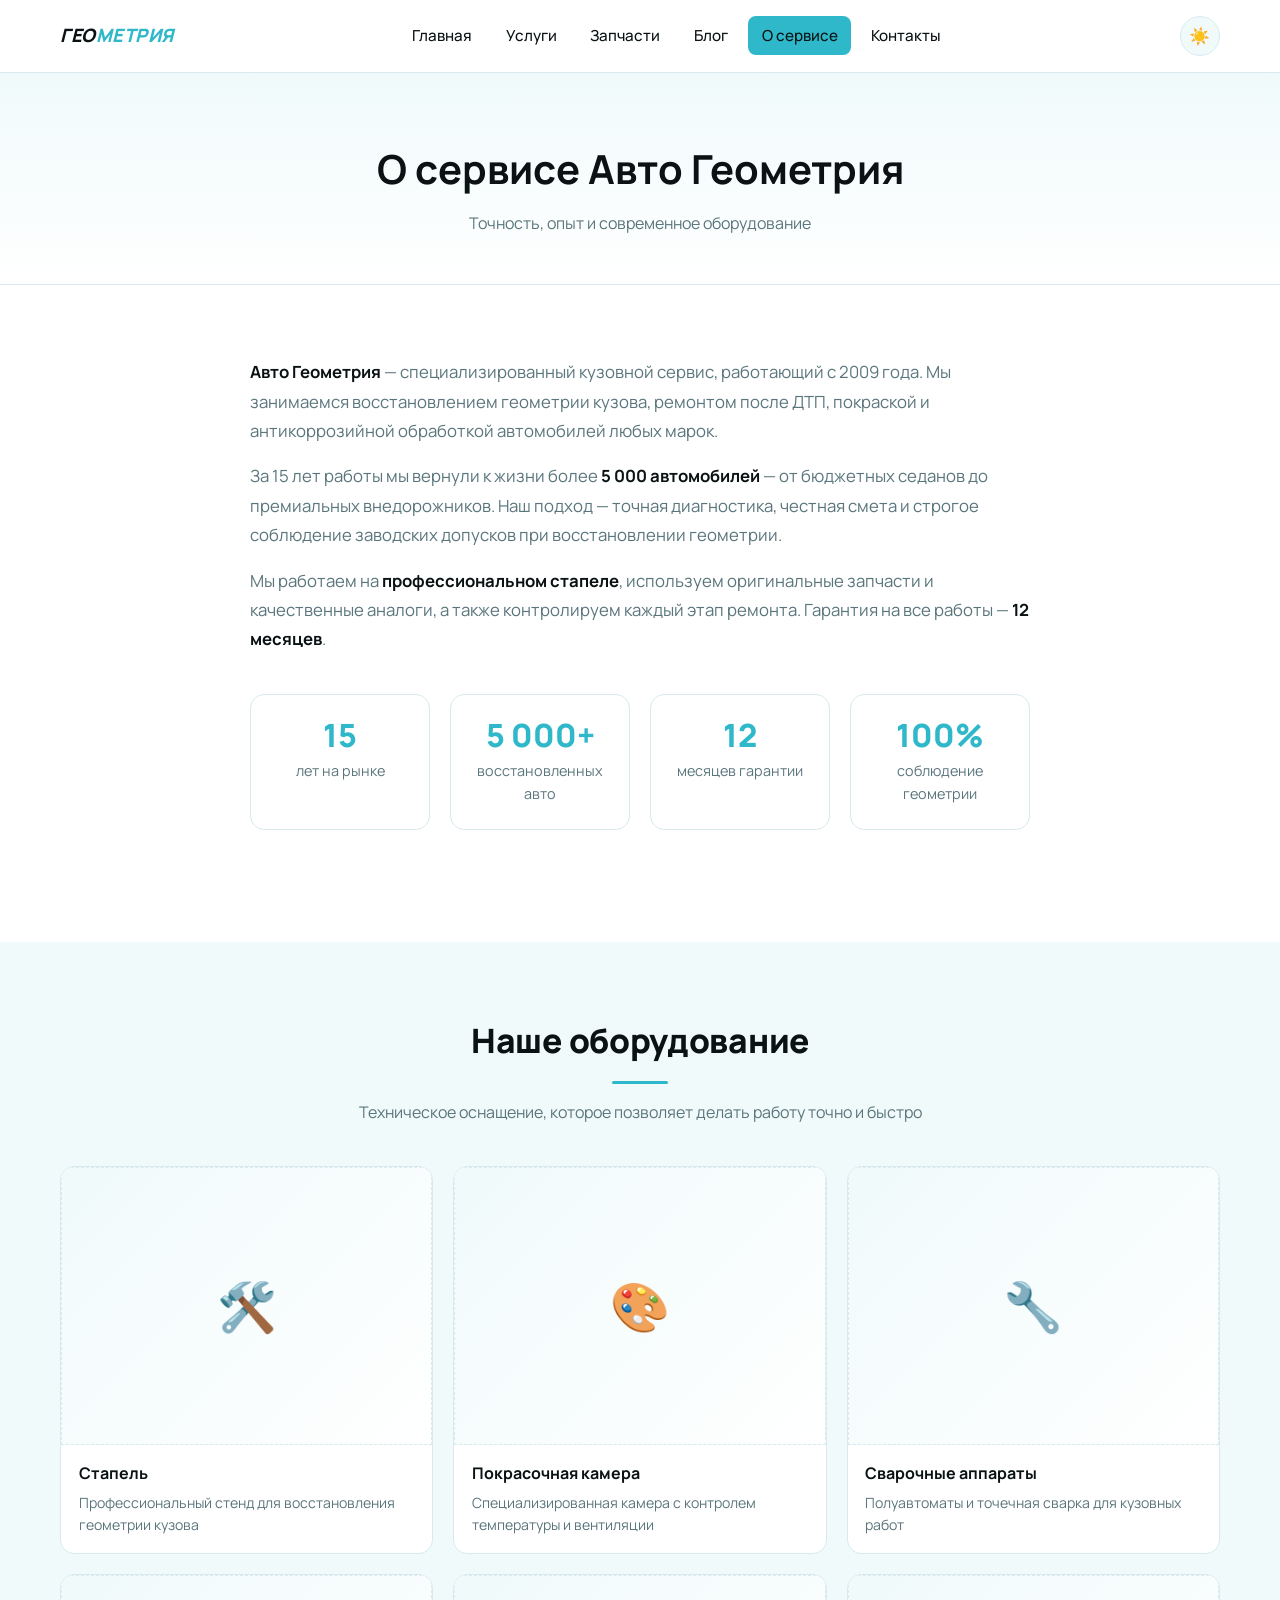
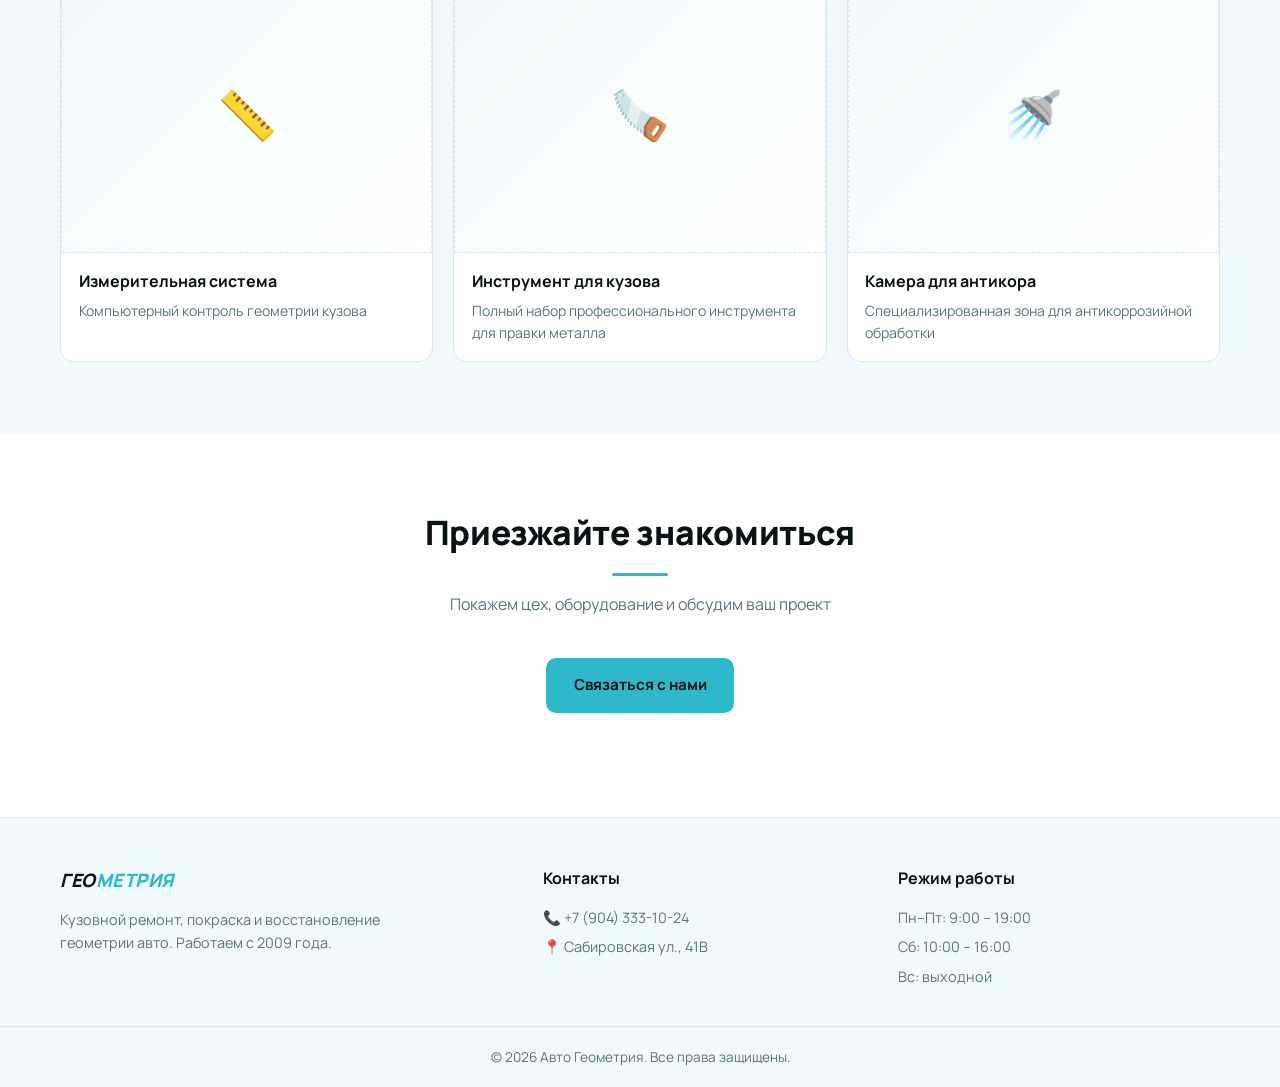
==== about.html @ 1ad809d1 "Create about.html" ====
<!DOCTYPE html>
<html lang="ru" data-theme="dark">
<head>
<meta charset="UTF-8">
<meta name="viewport" content="width=device-width, initial-scale=1.0">
<title>О сервисе — Авто Геометрия</title>
<link rel="preconnect" href="https://fonts.googleapis.com">
<link rel="preconnect" href="https://fonts.gstatic.com" crossorigin>
<link href="https://fonts.googleapis.com/css2?family=Manrope:wght@400;500;600;700;800&display=swap" rel="stylesheet">
<link rel="stylesheet" href="css/style.css">
</head>
<body>

<header class="header">
  <nav class="nav container">
    <a href="index.html" class="logo">ГЕО<span>МЕТРИЯ</span></a>
    <ul class="nav-menu" id="navMenu">
      <li><a href="index.html" class="nav-link">Главная</a></li>
      <li><a href="services.html" class="nav-link">Услуги</a></li>
      <li><a href="parts.html" class="nav-link">Запчасти</a></li>
      <li><a href="blog.html" class="nav-link">Блог</a></li>
      <li><a href="about.html" class="nav-link active">О сервисе</a></li>
      <li><a href="contacts.html" class="nav-link">Контакты</a></li>
    </ul>
    <div class="nav-actions">
      <button class="theme-toggle" id="themeToggle" aria-label="Переключить тему"><span class="theme-icon">🌙</span></button>
      <button class="burger" id="burger" aria-label="Меню"><span></span><span></span><span></span></button>
    </div>
  </nav>
</header>

<main>
  <section class="page-hero">
    <div class="container">
      <h1>О сервисе Авто Геометрия</h1>
      <p>Точность, опыт и современное оборудование</p>
    </div>
  </section>

  <section class="section">
    <div class="container container-narrow">
      <div class="about-text">
        <p><strong>Авто Геометрия</strong> — специализированный кузовной сервис, работающий с 2009 года. Мы занимаемся восстановлением геометрии кузова, ремонтом после ДТП, покраской и антикоррозийной обработкой автомобилей любых марок.</p>
        <p>За 15 лет работы мы вернули к жизни более <strong>5 000 автомобилей</strong> — от бюджетных седанов до премиальных внедорожников. Наш подход — точная диагностика, честная смета и строгое соблюдение заводских допусков при восстановлении геометрии.</p>
        <p>Мы работаем на <strong>профессиональном стапеле</strong>, используем оригинальные запчасти и качественные аналоги, а также контролируем каждый этап ремонта. Гарантия на все работы — <strong>12 месяцев</strong>.</p>
      </div>

      <div class="about-stats">
        <div class="about-stat">
          <div class="about-stat-num">15</div>
          <div class="about-stat-label">лет на рынке</div>
        </div>
        <div class="about-stat">
          <div class="about-stat-num">5 000+</div>
          <div class="about-stat-label">восстановленных авто</div>
        </div>
        <div class="about-stat">
          <div class="about-stat-num">12</div>
          <div class="about-stat-label">месяцев гарантии</div>
        </div>
        <div class="about-stat">
          <div class="about-stat-num">100%</div>
          <div class="about-stat-label">соблюдение геометрии</div>
        </div>
      </div>
    </div>
  </section>

  <section class="section section-alt">
    <div class="container">
      <h2 class="section-title">Наше оборудование</h2>
      <p class="section-sub">Техническое оснащение, которое позволяет делать работу точно и быстро</p>

      <div class="equipment-grid">
        <div class="equipment-item">
          <div class="img-placeholder">🛠️</div>
          <div class="equipment-caption">
            <h4>Стапель</h4>
            <p>Профессиональный стенд для восстановления геометрии кузова</p>
          </div>
        </div>
        <div class="equipment-item">
          <div class="img-placeholder">🎨</div>
          <div class="equipment-caption">
            <h4>Покрасочная камера</h4>
            <p>Специализированная камера с контролем температуры и вентиляции</p>
          </div>
        </div>
        <div class="equipment-item">
          <div class="img-placeholder">🔧</div>
          <div class="equipment-caption">
            <h4>Сварочные аппараты</h4>
            <p>Полуавтоматы и точечная сварка для кузовных работ</p>
          </div>
        </div>
        <div class="equipment-item">
          <div class="img-placeholder">📏</div>
          <div class="equipment-caption">
            <h4>Измерительная система</h4>
            <p>Компьютерный контроль геометрии кузова</p>
          </div>
        </div>
        <div class="equipment-item">
          <div class="img-placeholder">🪚</div>
          <div class="equipment-caption">
            <h4>Инструмент для кузова</h4>
            <p>Полный набор профессионального инструмента для правки металла</p>
          </div>
        </div>
        <div class="equipment-item">
          <div class="img-placeholder">🚿</div>
          <div class="equipment-caption">
            <h4>Камера для антикора</h4>
            <p>Специализированная зона для антикоррозийной обработки</p>
          </div>
        </div>
      </div>
    </div>
  </section>

  <section class="section">
    <div class="container container-narrow" style="text-align:center;">
      <h2 class="section-title">Приезжайте знакомиться</h2>
      <p class="section-sub">Покажем цех, оборудование и обсудим ваш проект</p>
      <a href="contacts.html" class="btn btn-primary">Связаться с нами</a>
    </div>
  </section>
</main>

<footer class="footer">
  <div class="container footer-grid">
    <div>
      <div class="logo">ГЕО<span>МЕТРИЯ</span></div>
      <p class="footer-text">Кузовной ремонт, покраска и восстановление геометрии авто. Работаем с 2009 года.</p>
    </div>
    <div>
      <h4>Контакты</h4>
      <p>📞 <a href="tel:+79043331024">+7 (904) 333-10-24</a></p>
      <p>📍 Сабировская ул., 41В</p>
    </div>
    <div>
      <h4>Режим работы</h4>
      <p>Пн–Пт: 9:00 – 19:00</p>
      <p>Сб: 10:00 – 16:00</p>
      <p>Вс: выходной</p>
    </div>
  </div>
  <div class="footer-bottom">© 2026 Авто Геометрия. Все права защищены.</div>
</footer>

<script src="js/script.js"></script>
</body>
</html>
---- css/style.css ----
/* ===== ПЕРЕМЕННЫЕ ТЕМ ===== */
:root[data-theme="dark"] {
  --bg: #0a1214;
  --bg-alt: #101a1d;
  --card: #152024;
  --border: #1f2e33;
  --text: #e6f4f7;
  --text-muted: #8fa5ab;
  --accent: #3ec8d9;
  --accent-hover: #2ab0c1;
  --accent-text: #0a1214;
  --accent-soft: rgba(62,200,217,0.12);
  --shadow: 0 10px 30px rgba(0,0,0,0.5);
}
:root[data-theme="light"] {
  --bg: #ffffff;
  --bg-alt: #f0fafb;
  --card: #ffffff;
  --border: #d8eaee;
  --text: #0a1214;
  --text-muted: #5a757c;
  --accent: #2eb8c9;
  --accent-hover: #1fa3b3;
  --accent-text: #0a1214;
  --accent-soft: rgba(46,184,201,0.10);
  --shadow: 0 10px 30px rgba(10,18,20,0.08);
}

* { margin: 0; padding: 0; box-sizing: border-box; }
html { scroll-behavior: smooth; scroll-padding-top: 90px; }
body {
  font-family: 'Manrope', -apple-system, BlinkMacSystemFont, sans-serif;
  background: var(--bg);
  color: var(--text);
  line-height: 1.6;
  transition: background 0.3s, color 0.3s;
}
a { color: inherit; text-decoration: none; }
img { max-width: 100%; display: block; }
ul { padding-left: 1.2rem; }

.container { width: 100%; max-width: 1200px; margin: 0 auto; padding: 0 1.25rem; }
.container-narrow { max-width: 820px; }

/* ===== ШАПКА ===== */
.header {
  position: sticky; top: 0; z-index: 100;
  background: color-mix(in srgb, var(--bg) 88%, transparent);
  backdrop-filter: blur(14px);
  border-bottom: 1px solid var(--border);
}
.nav { display: flex; align-items: center; justify-content: space-between; padding: 1rem 1.25rem; gap: 1rem; }
.logo {
  font-size: 1.15rem;
  font-weight: 800;
  letter-spacing: 0.5px;
  white-space: nowrap;
  font-style: italic;
  text-transform: uppercase;
}
.logo span { color: var(--accent); }

.nav-menu { display: flex; gap: 0.4rem; list-style: none; padding: 0; }
.nav-link { padding: 0.55rem 0.85rem; border-radius: 8px; font-weight: 500; font-size: 0.95rem; transition: 0.2s; white-space: nowrap; }
.nav-link:hover { background: var(--bg-alt); }
.nav-link.active { background: var(--accent); color: var(--accent-text); }

.nav-actions { display: flex; align-items: center; gap: 0.5rem; }
.theme-toggle {
  width: 40px; height: 40px; border-radius: 50%;
  border: 1px solid var(--border); background: var(--bg-alt);
  color: var(--text); cursor: pointer; font-size: 1.05rem;
  display: flex; align-items: center; justify-content: center; transition: 0.2s;
}
.theme-toggle:hover { background: var(--accent); color: var(--accent-text); border-color: var(--accent); }

.burger {
  display: none; width: 40px; height: 40px; background: none;
  border: 1px solid var(--border); border-radius: 8px; cursor: pointer;
  padding: 9px 8px; flex-direction: column; justify-content: space-between;
}
.burger span { display: block; height: 2px; background: var(--text); border-radius: 2px; transition: 0.3s; }

/* ===== HERO ===== */
.hero { position: relative; padding: 5rem 0 6rem; overflow: hidden; }
.hero-bg {
  position: absolute; inset: 0;
  background: radial-gradient(circle at 25% 30%, var(--accent-soft), transparent 55%),
              radial-gradient(circle at 80% 70%, rgba(62,200,217,0.10), transparent 60%);
  z-index: 0;
}
.hero-content { position: relative; z-index: 1; max-width: 820px; }
.hero h1 { font-size: clamp(1.8rem, 5vw, 3.4rem); font-weight: 800; line-height: 1.15; margin-bottom: 1rem; letter-spacing: -0.5px; }
.hero h1 span { color: var(--accent); }
.hero p { font-size: clamp(1rem, 2vw, 1.2rem); color: var(--text-muted); margin-bottom: 2rem; max-width: 600px; }
.hero-buttons { display: flex; flex-wrap: wrap; gap: 0.8rem; }

/* ===== КНОПКИ ===== */
.btn {
  display: inline-flex; align-items: center; justify-content: center;
  padding: 0.85rem 1.6rem; border-radius: 10px; font-family: inherit;
  font-weight: 700; font-size: 0.95rem; cursor: pointer;
  border: 2px solid transparent; transition: 0.2s; text-align: center;
}
.btn-primary { background: var(--accent); color: var(--accent-text); }
.btn-primary:hover { background: var(--accent-hover); transform: translateY(-2px); }
.btn-outline { background: transparent; border-color: var(--accent); color: var(--accent); }
.btn-outline:hover { background: var(--accent); color: var(--accent-text); }
.btn-small { padding: 0.5rem 1rem; font-size: 0.85rem; border-radius: 8px; }
.btn-block { width: 100%; }

/* ===== СЕКЦИИ ===== */
.section { padding: 4.5rem 0; }
.section-alt { background: var(--bg-alt); }
.section-title { font-size: clamp(1.5rem, 3.5vw, 2.1rem); font-weight: 800; text-align: center; letter-spacing: -0.3px; }
.section-title::after {
  content: ""; display: block; width: 56px; height: 3px;
  background: var(--accent); margin: 0.85rem auto 0; border-radius: 3px;
}
.section-sub { text-align: center; color: var(--text-muted); margin: 1rem auto 2.5rem; max-width: 620px; }

/* ===== СЕТКИ ===== */
.grid { display: grid; gap: 1.25rem; }
.grid-works { grid-template-columns: repeat(3, 1fr); }
.grid-services { grid-template-columns: repeat(3, 1fr); }
.grid-products { grid-template-columns: repeat(4, 1fr); }

/* ===== ЗАГЛУШКИ ПОД КАРТИНКИ ===== */
.img-placeholder {
  aspect-ratio: 4/3;
  background: linear-gradient(135deg, var(--bg-alt) 0%, var(--card) 100%);
  border: 1px dashed var(--border);
  display: flex; align-items: center; justify-content: center;
  font-size: 3rem; color: var(--text-muted);
  transition: 0.3s; position: relative; overflow: hidden;
}
.img-placeholder.small { aspect-ratio: 16/10; font-size: 2.4rem; border-bottom: 1px solid var(--border); }
.img-placeholder.large { aspect-ratio: 16/9; font-size: 4rem; border-radius: 12px; border-style: dashed; }

/* ===== РАБОТЫ ===== */
.work-card { display: block; background: var(--card); border: 1px solid var(--border); border-radius: 14px; overflow: hidden; transition: 0.25s; }
.work-card:hover { transform: translateY(-5px); border-color: var(--accent); box-shadow: var(--shadow); }
.work-card:hover .img-placeholder { background: linear-gradient(135deg, var(--accent-soft), var(--card)); }
.work-caption { padding: 1rem 1.1rem 1.2rem; }
.work-caption h3 { font-size: 1rem; margin-bottom: 0.25rem; }
.work-caption span { font-size: 0.85rem; color: var(--text-muted); }

/* ===== УСЛУГИ (карточки на главной) ===== */
.service-card { background: var(--card); border: 1px solid var(--border); border-radius: 14px; overflow: hidden; transition: 0.25s; display: flex; flex-direction: column; }
.service-card:hover { transform: translateY(-5px); border-color: var(--accent); box-shadow: var(--shadow); }
.service-card h3 { padding: 1rem 1.1rem 0.4rem; font-size: 1.05rem; }
.service-card > p { padding: 0 1.1rem; color: var(--text-muted); font-size: 0.9rem; flex: 1; }
.service-footer { display: flex; justify-content: space-between; align-items: center; padding: 1rem 1.1rem 1.2rem; gap: 0.6rem; }
.price { font-weight: 700; color: var(--accent); font-size: 1.05rem; white-space: nowrap; }

/* ===== КАТЕГОРИИ УСЛУГ (страница services) ===== */
.service-category {
  background: var(--card); border: 1px solid var(--border);
  border-radius: 16px; padding: 2rem; margin-bottom: 1.5rem;
  transition: 0.25s;
}
.service-category:hover { border-color: var(--accent); }
.service-category-head { display: flex; align-items: center; gap: 1rem; margin-bottom: 1.5rem; }
.service-cat-icon {
  width: 56px; height: 56px; border-radius: 14px;
  background: var(--accent-soft); color: var(--accent);
  display: flex; align-items: center; justify-content: center;
  font-size: 1.6rem; flex-shrink: 0;
}
.service-category-head h2 { font-size: clamp(1.2rem, 2.5vw, 1.5rem); }
.service-list {
  display: grid; grid-template-columns: repeat(auto-fill, minmax(240px, 1fr));
  gap: 0.7rem; list-style: none; padding: 0; margin-bottom: 1.5rem;
}
.service-list li {
  padding: 0.7rem 1rem; background: var(--bg-alt);
  border-radius: 10px; font-size: 0.95rem;
  display: flex; align-items: center; gap: 0.5rem;
  border: 1px solid transparent; transition: 0.2s;
}
.service-list li:hover { border-color: var(--accent); }
.service-list li::before { content: "✓"; color: var(--accent); font-weight: 800; }

/* ===== ТОВАРЫ ===== */
.product-card { background: var(--card); border: 1px solid var(--border); border-radius: 14px; overflow: hidden; transition: 0.25s; display: flex; flex-direction: column; }
.product-card:hover { transform: translateY(-5px); border-color: var(--accent); box-shadow: var(--shadow); }
.product-body { padding: 1rem 1.1rem 1.2rem; flex: 1; display: flex; flex-direction: column; }
.product-body h3 { font-size: 0.98rem; margin-bottom: 0.3rem; }
.product-desc { color: var(--text-muted); font-size: 0.85rem; flex: 1; margin-bottom: 0.9rem; }
.product-footer { display: flex; justify-content: space-between; align-items: center; gap: 0.5rem; }
.product-card.hidden { display: none; }

/* ===== ФИЛЬТРЫ ===== */
.filter-tabs {
  display: flex; flex-wrap: wrap; justify-content: center;
  gap: 0.5rem; margin-bottom: 2rem;
}
.filter-btn {
  padding: 0.6rem 1.2rem; border-radius: 999px;
  background: var(--card); color: var(--text);
  border: 1px solid var(--border); cursor: pointer;
  font-family: inherit; font-weight: 600; font-size: 0.9rem;
  transition: 0.2s;
}
.filter-btn:hover { border-color: var(--accent); color: var(--accent); }
.filter-btn.active { background: var(--accent); color: var(--accent-text); border-color: var(--accent); }

/* ===== ФОРМА ===== */
.contact-form { display: flex; flex-direction: column; gap: 1.1rem; background: var(--card); padding: 2rem; border-radius: 16px; border: 1px solid var(--border); box-shadow: var(--shadow); }
.form-row { display: grid; grid-template-columns: 1fr 1fr; gap: 1.1rem; }
.form-group { display: flex; flex-direction: column; gap: 0.4rem; }
.form-group label { font-size: 0.88rem; font-weight: 500; color: var(--text-muted); }
.contact-form input,
.contact-form select,
.contact-form textarea {
  padding: 0.85rem 1rem; border-radius: 10px; border: 1px solid var(--border);
  background: var(--bg-alt); color: var(--text); font-family: inherit;
  font-size: 0.95rem; transition: 0.2s; width: 100%;
}
.contact-form input:focus,
.contact-form select:focus,
.contact-form textarea:focus {
  outline: none; border-color: var(--accent);
  box-shadow: 0 0 0 3px var(--accent-soft);
}
.contact-form textarea { resize: vertical; min-height: 100px; }
.form-note { font-size: 0.78rem; color: var(--text-muted); text-align: center; }

/* ===== СТРАНИЦА БЛОГА / ЗАГОЛОВОК СТРАНИЦ ===== */
.page-hero {
  padding: 4rem 0 3rem; text-align: center;
  background: linear-gradient(180deg, var(--bg-alt) 0%, var(--bg) 100%);
  border-bottom: 1px solid var(--border);
}
.page-hero h1 { font-size: clamp(1.7rem, 4vw, 2.5rem); margin-bottom: 0.6rem; }
.page-hero p { color: var(--text-muted); }

.work-post { background: var(--card); border: 1px solid var(--border); border-radius: 16px; overflow: hidden; margin-bottom: 2rem; scroll-margin-top: 100px; }
.work-post-body { padding: 1.5rem 1.6rem 2rem; }
.work-date {
  display: inline-block; font-size: 0.82rem; font-weight: 600;
  color: var(--accent); background: var(--accent-soft);
  padding: 0.3rem 0.75rem; border-radius: 20px; margin-bottom: 0.7rem;
}
.work-post h2 { font-size: clamp(1.15rem, 2.5vw, 1.5rem); margin-bottom: 0.8rem; }
.work-post p { color: var(--text-muted); margin-bottom: 0.8rem; }
.work-post ul { color: var(--text-muted); margin-bottom: 1rem; }
.work-post ul li { margin-bottom: 0.3rem; }

/* ===== О СЕРВИСЕ ===== */
.about-text { font-size: 1.05rem; line-height: 1.75; }
.about-text p { margin-bottom: 1rem; color: var(--text-muted); }
.about-text p strong { color: var(--text); }
.about-stats { display: grid; grid-template-columns: repeat(auto-fit, minmax(160px, 1fr)); gap: 1.25rem; margin: 2.5rem 0; }
.about-stat { background: var(--card); border: 1px solid var(--border); border-radius: 14px; padding: 1.5rem; text-align: center; }
.about-stat-num { font-size: 2rem; font-weight: 800; color: var(--accent); line-height: 1; }
.about-stat-label { color: var(--text-muted); font-size: 0.9rem; margin-top: 0.5rem; }
.equipment-grid { display: grid; grid-template-columns: repeat(3, 1fr); gap: 1.25rem; }
.equipment-item { background: var(--card); border: 1px solid var(--border); border-radius: 14px; overflow: hidden; transition: 0.25s; }
.equipment-item:hover { border-color: var(--accent); }
.equipment-item .img-placeholder { aspect-ratio: 4/3; }
.equipment-caption { padding: 1rem 1.1rem; }
.equipment-caption h4 { font-size: 1rem; margin-bottom: 0.3rem; }
.equipment-caption p { color: var(--text-muted); font-size: 0.88rem; }

/* ===== КОНТАКТЫ ===== */
.contact-grid { display: grid; grid-template-columns: repeat(auto-fit, minmax(240px, 1fr)); gap: 1.25rem; margin-bottom: 3rem; }
.contact-card {
  background: var(--card); border: 1px solid var(--border);
  border-radius: 14px; padding: 1.75rem 1.5rem; text-align: center;
  transition: 0.25s;
}
.contact-card:hover { border-color: var(--accent); transform: translateY(-4px); }
.contact-card .icon { font-size: 2rem; margin-bottom: 0.6rem; }
.contact-card h4 { margin-bottom: 0.4rem; font-size: 1.05rem; }
.contact-card p, .contact-card a { color: var(--text-muted); font-size: 0.95rem; }
.contact-card a:hover { color: var(--accent); }

.messenger-buttons { display: flex; flex-wrap: wrap; gap: 0.75rem; justify-content: center; margin-top: 1rem; }
.messenger-btn {
  display: inline-flex; align-items: center; gap: 0.5rem;
  padding: 0.75rem 1.3rem; border-radius: 999px;
  font-weight: 600; font-size: 0.95rem; transition: 0.2s;
  border: 1px solid var(--border); background: var(--card); color: var(--text);
}
.messenger-btn:hover { transform: translateY(-2px); border-color: var(--accent); }
.messenger-btn.whatsapp:hover { background: #25d366; color: #fff; border-color: #25d366; }
.messenger-btn.telegram:hover { background: #229ed9; color: #fff; border-color: #229ed9; }
.messenger-btn.phone:hover { background: var(--accent); color: var(--accent-text); border-color: var(--accent); }

.map-wrap {
  border-radius: 16px; overflow: hidden;
  border: 1px solid var(--border);
  box-shadow: var(--shadow);
  aspect-ratio: 16/9;
  background: var(--bg-alt);
  display: flex; align-items: center; justify-content: center;
  color: var(--text-muted); font-size: 0.9rem;
}
.map-wrap iframe { width: 100%; height: 100%; border: 0; display: block; }

/* ===== ПОДВАЛ ===== */
.footer { background: var(--bg-alt); border-top: 1px solid var(--border); padding: 3rem 0 0; margin-top: 2rem; }
.footer-grid { display: grid; grid-template-columns: 1.4fr 1fr 1fr; gap: 2rem; padding-bottom: 2rem; }
.footer h4 { margin-bottom: 0.9rem; font-size: 1rem; }
.footer p { color: var(--text-muted); font-size: 0.9rem; margin-bottom: 0.4rem; }
.footer a:hover { color: var(--accent); }
.footer-text { margin-top: 0.8rem; max-width: 320px; }
.footer-bottom { border-top: 1px solid var(--border); padding: 1.2rem; text-align: center; font-size: 0.85rem; color: var(--text-muted); }

/* ===== АДАПТИВ ===== */
@media (max-width: 1024px) {
  .grid-works, .grid-services { grid-template-columns: repeat(2, 1fr); }
  .grid-products { grid-template-columns: repeat(2, 1fr); }
  .equipment-grid { grid-template-columns: repeat(2, 1fr); }
}
@media (max-width: 768px) {
  .hero { padding: 3.5rem 0 4rem; }
  .section { padding: 3rem 0; }
  .burger { display: flex; }
  .nav-menu {
    position: absolute; top: 100%; left: 0; right: 0;
    flex-direction: column; background: var(--bg);
    border-bottom: 1px solid var(--border); padding: 1rem 1.25rem;
    gap: 0.3rem; transform: translateY(-10px); opacity: 0;
    visibility: hidden; transition: 0.25s; box-shadow: var(--shadow);
  }
  .nav-menu.open { transform: translateY(0); opacity: 1; visibility: visible; }
  .nav-link { display: block; padding: 0.85rem 1rem; }
  .form-row { grid-template-columns: 1fr; }
  .contact-form { padding: 1.4rem; }
  .footer-grid { grid-template-columns: 1fr; gap: 1.5rem; }
  .service-category { padding: 1.5rem; }
}
@media (max-width: 520px) {
  .grid-works, .grid-services, .grid-products, .equipment-grid { grid-template-columns: 1fr; }
  .hero-buttons { flex-direction: column; }
  .hero-buttons .btn { width: 100%; }
  .work-post-body { padding: 1.2rem; }
  .service-list { grid-template-columns: 1fr; }
}

/* ===== УВЕДОМЛЕНИЕ ===== */
.toast {
  position: fixed; bottom: 1.5rem; left: 50%;
  transform: translate(-50%, 200%);
  background: var(--accent); color: var(--accent-text);
  padding: 0.9rem 1.5rem; border-radius: 10px; font-weight: 700;
  box-shadow: var(--shadow); z-index: 999; transition: transform 0.3s;
  max-width: 90vw; text-align: center;
}
.toast.show { transform: translate(-50%, 0); }
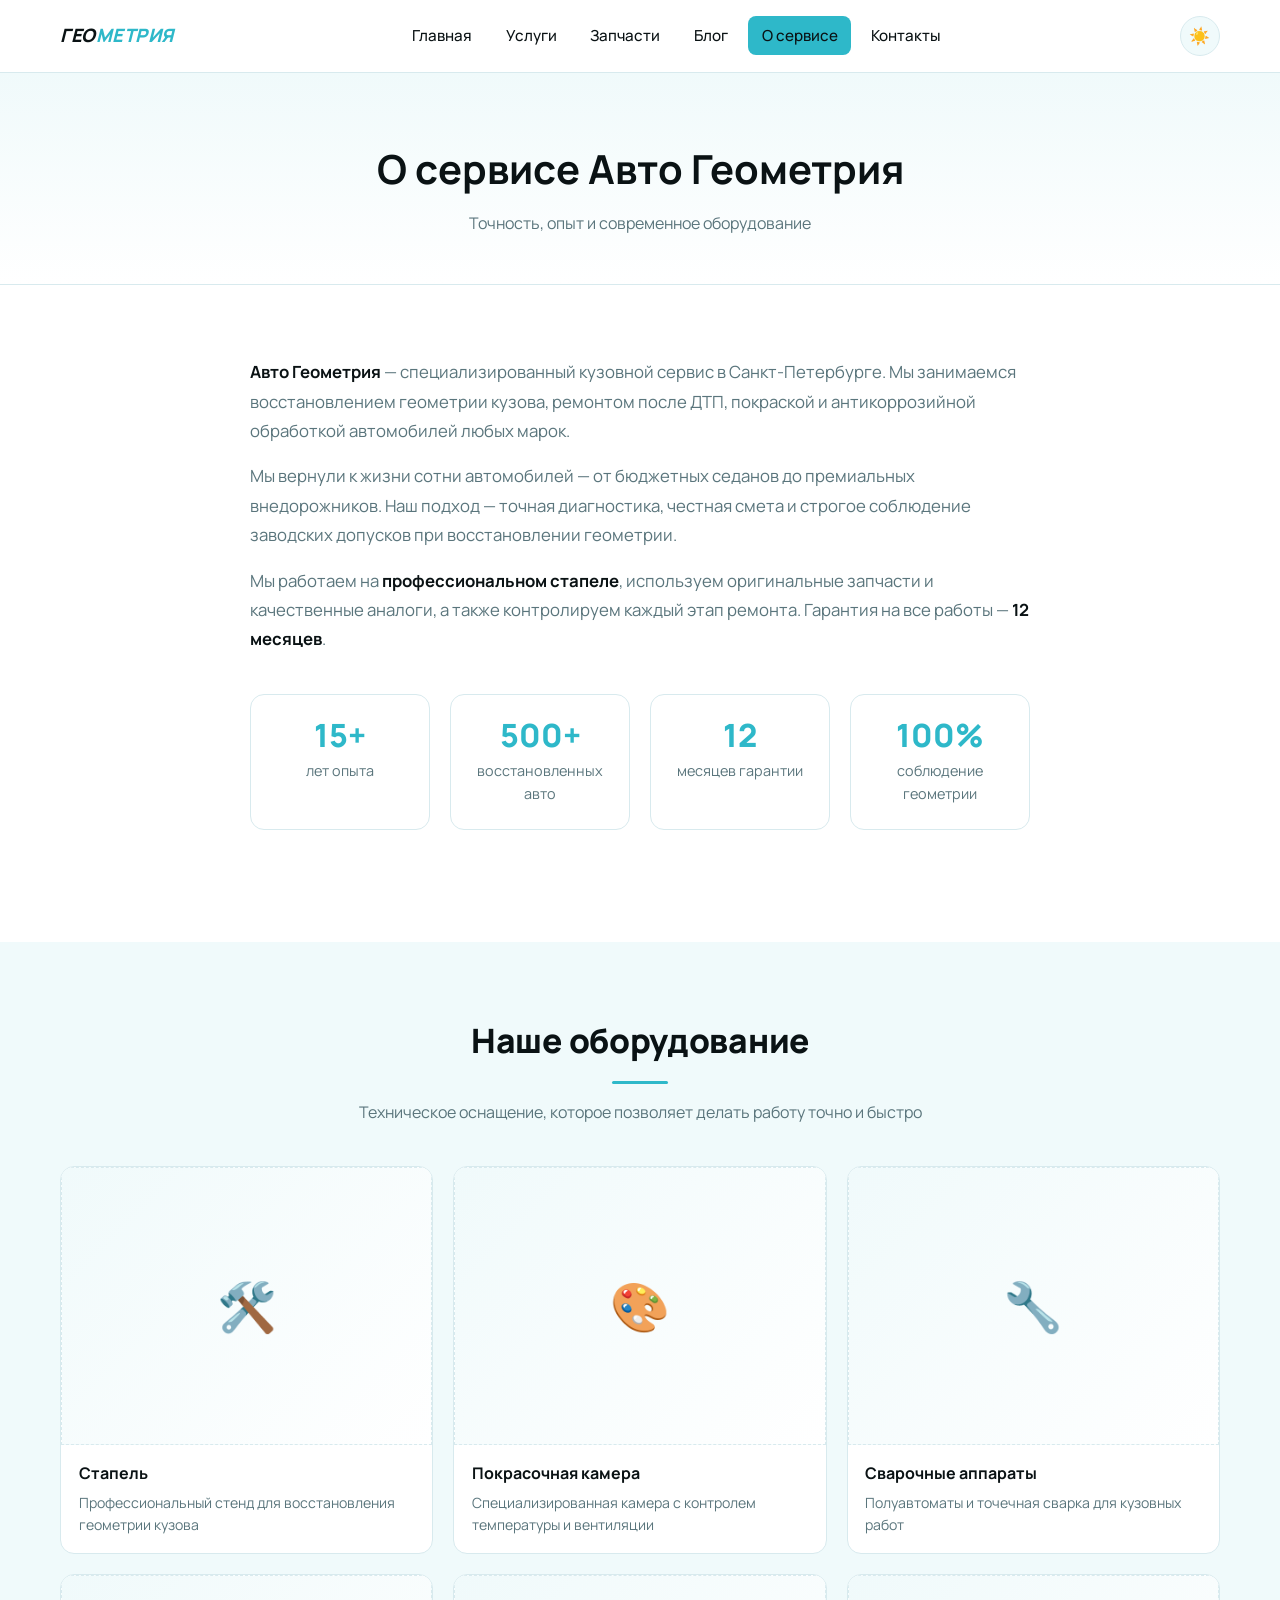
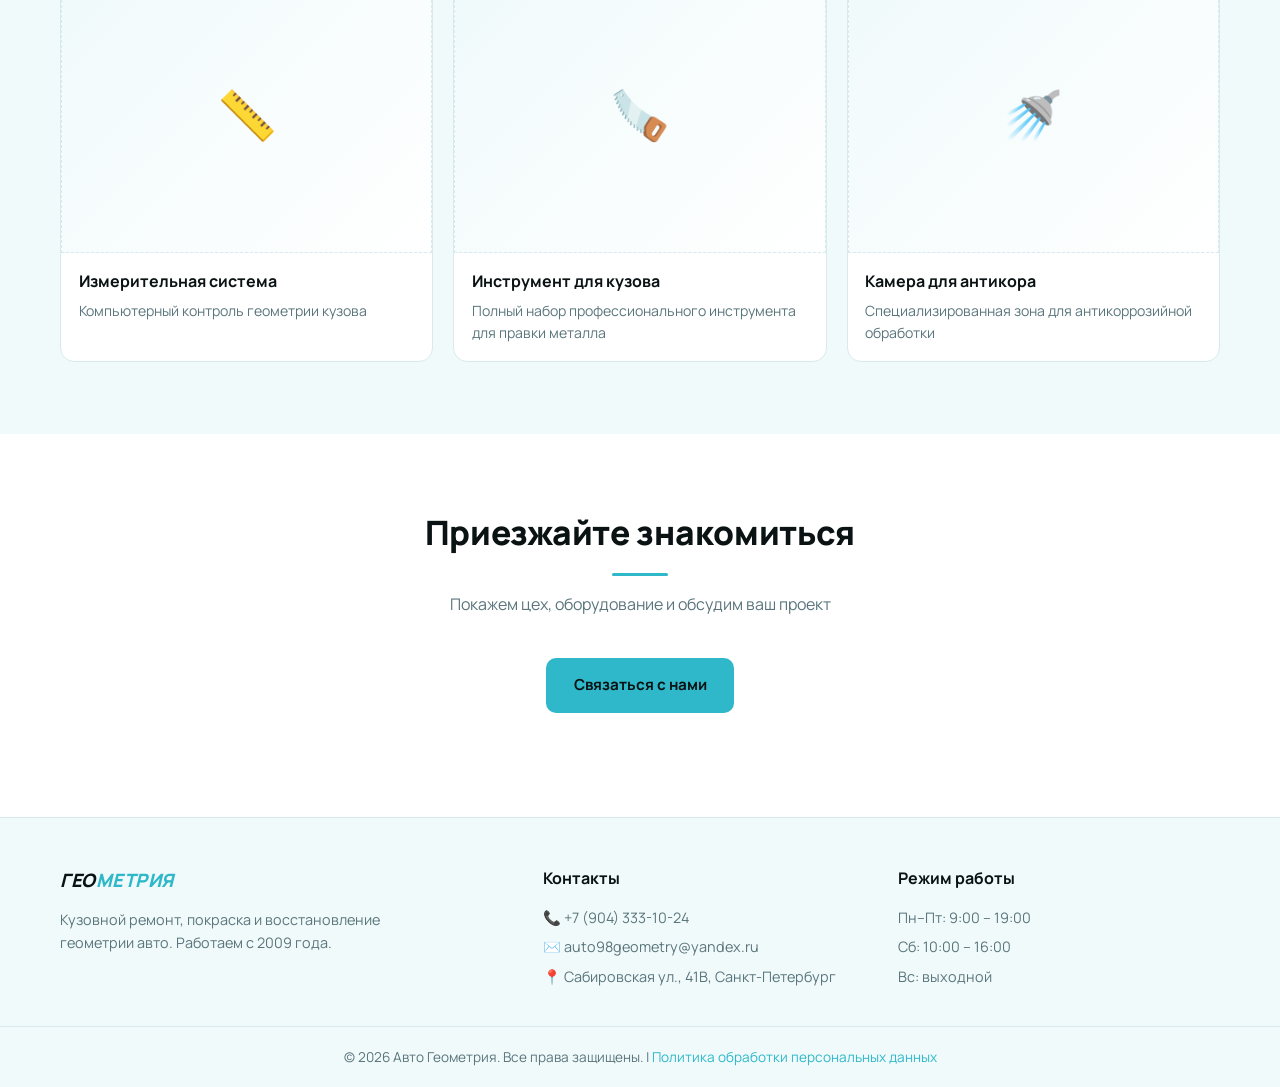
==== commit c9b97b1c: "Update about.html" ====
--- a/about.html
+++ b/about.html
@@ -40,18 +40,18 @@
   <section class="section">
     <div class="container container-narrow">
       <div class="about-text">
-        <p><strong>Авто Геометрия</strong> — специализированный кузовной сервис, работающий с 2009 года. Мы занимаемся восстановлением геометрии кузова, ремонтом после ДТП, покраской и антикоррозийной обработкой автомобилей любых марок.</p>
-        <p>За 15 лет работы мы вернули к жизни более <strong>5 000 автомобилей</strong> — от бюджетных седанов до премиальных внедорожников. Наш подход — точная диагностика, честная смета и строгое соблюдение заводских допусков при восстановлении геометрии.</p>
+        <p><strong>Авто Геометрия</strong> — специализированный кузовной сервис в Санкт-Петербурге. Мы занимаемся восстановлением геометрии кузова, ремонтом после ДТП, покраской и антикоррозийной обработкой автомобилей любых марок.</p>
+        <p>Мы вернули к жизни сотни автомобилей — от бюджетных седанов до премиальных внедорожников. Наш подход — точная диагностика, честная смета и строгое соблюдение заводских допусков при восстановлении геометрии.</p>
         <p>Мы работаем на <strong>профессиональном стапеле</strong>, используем оригинальные запчасти и качественные аналоги, а также контролируем каждый этап ремонта. Гарантия на все работы — <strong>12 месяцев</strong>.</p>
       </div>
 
       <div class="about-stats">
         <div class="about-stat">
-          <div class="about-stat-num">15</div>
-          <div class="about-stat-label">лет на рынке</div>
+          <div class="about-stat-num">15+</div>
+          <div class="about-stat-label">лет опыта</div>
         </div>
         <div class="about-stat">
-          <div class="about-stat-num">5 000+</div>
+          <div class="about-stat-num">500+</div>
           <div class="about-stat-label">восстановленных авто</div>
         </div>
         <div class="about-stat">
@@ -136,7 +136,8 @@
     <div>
       <h4>Контакты</h4>
       <p>📞 <a href="tel:+79043331024">+7 (904) 333-10-24</a></p>
-      <p>📍 Сабировская ул., 41В</p>
+      <p>✉️ <a href="mailto:auto98geometry@yandex.ru">auto98geometry@yandex.ru</a></p>
+      <p>📍 Сабировская ул., 41В, Санкт-Петербург</p>
     </div>
     <div>
       <h4>Режим работы</h4>
@@ -145,7 +146,9 @@
       <p>Вс: выходной</p>
     </div>
   </div>
-  <div class="footer-bottom">© 2026 Авто Геометрия. Все права защищены.</div>
+  <div class="footer-bottom">
+    © 2026 Авто Геометрия. Все права защищены. | <a href="privacy.html" style="color:var(--accent);">Политика обработки персональных данных</a>
+  </div>
 </footer>
 
 <script src="js/script.js"></script>
--- a/css/style.css
+++ b/css/style.css
@@ -1,27 +1,15 @@
 /* ===== ПЕРЕМЕННЫЕ ТЕМ ===== */
 :root[data-theme="dark"] {
-  --bg: #0a1214;
-  --bg-alt: #101a1d;
-  --card: #152024;
-  --border: #1f2e33;
-  --text: #e6f4f7;
-  --text-muted: #8fa5ab;
-  --accent: #3ec8d9;
-  --accent-hover: #2ab0c1;
-  --accent-text: #0a1214;
+  --bg: #0a1214; --bg-alt: #101a1d; --card: #152024;
+  --border: #1f2e33; --text: #e6f4f7; --text-muted: #8fa5ab;
+  --accent: #3ec8d9; --accent-hover: #2ab0c1; --accent-text: #0a1214;
   --accent-soft: rgba(62,200,217,0.12);
   --shadow: 0 10px 30px rgba(0,0,0,0.5);
 }
 :root[data-theme="light"] {
-  --bg: #ffffff;
-  --bg-alt: #f0fafb;
-  --card: #ffffff;
-  --border: #d8eaee;
-  --text: #0a1214;
-  --text-muted: #5a757c;
-  --accent: #2eb8c9;
-  --accent-hover: #1fa3b3;
-  --accent-text: #0a1214;
+  --bg: #ffffff; --bg-alt: #f0fafb; --card: #ffffff;
+  --border: #d8eaee; --text: #0a1214; --text-muted: #5a757c;
+  --accent: #2eb8c9; --accent-hover: #1fa3b3; --accent-text: #0a1214;
   --accent-soft: rgba(46,184,201,0.10);
   --shadow: 0 10px 30px rgba(10,18,20,0.08);
 }
@@ -30,9 +18,7 @@
 html { scroll-behavior: smooth; scroll-padding-top: 90px; }
 body {
   font-family: 'Manrope', -apple-system, BlinkMacSystemFont, sans-serif;
-  background: var(--bg);
-  color: var(--text);
-  line-height: 1.6;
+  background: var(--bg); color: var(--text); line-height: 1.6;
   transition: background 0.3s, color 0.3s;
 }
 a { color: inherit; text-decoration: none; }
@@ -50,21 +36,12 @@
   border-bottom: 1px solid var(--border);
 }
 .nav { display: flex; align-items: center; justify-content: space-between; padding: 1rem 1.25rem; gap: 1rem; }
-.logo {
-  font-size: 1.15rem;
-  font-weight: 800;
-  letter-spacing: 0.5px;
-  white-space: nowrap;
-  font-style: italic;
-  text-transform: uppercase;
-}
+.logo { font-size: 1.15rem; font-weight: 800; letter-spacing: 0.5px; white-space: nowrap; font-style: italic; text-transform: uppercase; }
 .logo span { color: var(--accent); }
-
 .nav-menu { display: flex; gap: 0.4rem; list-style: none; padding: 0; }
 .nav-link { padding: 0.55rem 0.85rem; border-radius: 8px; font-weight: 500; font-size: 0.95rem; transition: 0.2s; white-space: nowrap; }
 .nav-link:hover { background: var(--bg-alt); }
 .nav-link.active { background: var(--accent); color: var(--accent-text); }
-
 .nav-actions { display: flex; align-items: center; gap: 0.5rem; }
 .theme-toggle {
   width: 40px; height: 40px; border-radius: 50%;
@@ -73,7 +50,6 @@
   display: flex; align-items: center; justify-content: center; transition: 0.2s;
 }
 .theme-toggle:hover { background: var(--accent); color: var(--accent-text); border-color: var(--accent); }
-
 .burger {
   display: none; width: 40px; height: 40px; background: none;
   border: 1px solid var(--border); border-radius: 8px; cursor: pointer;
@@ -125,7 +101,7 @@
 .grid-services { grid-template-columns: repeat(3, 1fr); }
 .grid-products { grid-template-columns: repeat(4, 1fr); }
 
-/* ===== ЗАГЛУШКИ ПОД КАРТИНКИ ===== */
+/* ===== ЗАГЛУШКИ ===== */
 .img-placeholder {
   aspect-ratio: 4/3;
   background: linear-gradient(135deg, var(--bg-alt) 0%, var(--card) 100%);
@@ -141,45 +117,20 @@
 .work-card { display: block; background: var(--card); border: 1px solid var(--border); border-radius: 14px; overflow: hidden; transition: 0.25s; }
 .work-card:hover { transform: translateY(-5px); border-color: var(--accent); box-shadow: var(--shadow); }
 .work-card:hover .img-placeholder { background: linear-gradient(135deg, var(--accent-soft), var(--card)); }
+.work-card img { width: 100%; aspect-ratio: 4/3; object-fit: cover; display: block; background: var(--bg-alt); transition: transform 0.35s; }
+.work-card:hover img { transform: scale(1.05); }
 .work-caption { padding: 1rem 1.1rem 1.2rem; }
 .work-caption h3 { font-size: 1rem; margin-bottom: 0.25rem; }
 .work-caption span { font-size: 0.85rem; color: var(--text-muted); }
-
-/* ===== УСЛУГИ (карточки на главной) ===== */
+.work-card.hidden { display: none; }
+
+/* ===== УСЛУГИ ===== */
 .service-card { background: var(--card); border: 1px solid var(--border); border-radius: 14px; overflow: hidden; transition: 0.25s; display: flex; flex-direction: column; }
 .service-card:hover { transform: translateY(-5px); border-color: var(--accent); box-shadow: var(--shadow); }
 .service-card h3 { padding: 1rem 1.1rem 0.4rem; font-size: 1.05rem; }
 .service-card > p { padding: 0 1.1rem; color: var(--text-muted); font-size: 0.9rem; flex: 1; }
 .service-footer { display: flex; justify-content: space-between; align-items: center; padding: 1rem 1.1rem 1.2rem; gap: 0.6rem; }
 .price { font-weight: 700; color: var(--accent); font-size: 1.05rem; white-space: nowrap; }
-
-/* ===== КАТЕГОРИИ УСЛУГ (страница services) ===== */
-.service-category {
-  background: var(--card); border: 1px solid var(--border);
-  border-radius: 16px; padding: 2rem; margin-bottom: 1.5rem;
-  transition: 0.25s;
-}
-.service-category:hover { border-color: var(--accent); }
-.service-category-head { display: flex; align-items: center; gap: 1rem; margin-bottom: 1.5rem; }
-.service-cat-icon {
-  width: 56px; height: 56px; border-radius: 14px;
-  background: var(--accent-soft); color: var(--accent);
-  display: flex; align-items: center; justify-content: center;
-  font-size: 1.6rem; flex-shrink: 0;
-}
-.service-category-head h2 { font-size: clamp(1.2rem, 2.5vw, 1.5rem); }
-.service-list {
-  display: grid; grid-template-columns: repeat(auto-fill, minmax(240px, 1fr));
-  gap: 0.7rem; list-style: none; padding: 0; margin-bottom: 1.5rem;
-}
-.service-list li {
-  padding: 0.7rem 1rem; background: var(--bg-alt);
-  border-radius: 10px; font-size: 0.95rem;
-  display: flex; align-items: center; gap: 0.5rem;
-  border: 1px solid transparent; transition: 0.2s;
-}
-.service-list li:hover { border-color: var(--accent); }
-.service-list li::before { content: "✓"; color: var(--accent); font-weight: 800; }
 
 /* ===== ТОВАРЫ ===== */
 .product-card { background: var(--card); border: 1px solid var(--border); border-radius: 14px; overflow: hidden; transition: 0.25s; display: flex; flex-direction: column; }
@@ -191,19 +142,32 @@
 .product-card.hidden { display: none; }
 
 /* ===== ФИЛЬТРЫ ===== */
-.filter-tabs {
-  display: flex; flex-wrap: wrap; justify-content: center;
-  gap: 0.5rem; margin-bottom: 2rem;
-}
+.filter-tabs { display: flex; flex-wrap: wrap; justify-content: center; gap: 0.5rem; margin-bottom: 2rem; }
 .filter-btn {
   padding: 0.6rem 1.2rem; border-radius: 999px;
   background: var(--card); color: var(--text);
   border: 1px solid var(--border); cursor: pointer;
-  font-family: inherit; font-weight: 600; font-size: 0.9rem;
-  transition: 0.2s;
+  font-family: inherit; font-weight: 600; font-size: 0.9rem; transition: 0.2s;
 }
 .filter-btn:hover { border-color: var(--accent); color: var(--accent); }
 .filter-btn.active { background: var(--accent); color: var(--accent-text); border-color: var(--accent); }
+
+/* ===== ВКЛАДКИ БЛОГА ===== */
+.blog-tabs {
+  display: flex; flex-wrap: wrap; justify-content: center; gap: 0.5rem;
+  margin-bottom: 3rem; border-bottom: 2px solid var(--border); padding-bottom: 1rem;
+}
+.blog-tab {
+  padding: 0.8rem 1.6rem; border-radius: 999px;
+  background: var(--card); color: var(--text);
+  border: 1px solid var(--border); cursor: pointer;
+  font-family: inherit; font-weight: 700; font-size: 1rem; transition: 0.2s;
+}
+.blog-tab:hover { border-color: var(--accent); color: var(--accent); }
+.blog-tab.active { background: var(--accent); color: var(--accent-text); border-color: var(--accent); }
+.blog-section { display: none; }
+.blog-section.active { display: block; animation: fadeIn 0.3s; }
+@keyframes fadeIn { from { opacity: 0; transform: translateY(8px); } to { opacity: 1; transform: none; } }
 
 /* ===== ФОРМА ===== */
 .contact-form { display: flex; flex-direction: column; gap: 1.1rem; background: var(--card); padding: 2rem; border-radius: 16px; border: 1px solid var(--border); box-shadow: var(--shadow); }
@@ -226,7 +190,21 @@
 .contact-form textarea { resize: vertical; min-height: 100px; }
 .form-note { font-size: 0.78rem; color: var(--text-muted); text-align: center; }
 
-/* ===== СТРАНИЦА БЛОГА / ЗАГОЛОВОК СТРАНИЦ ===== */
+/* ===== ЧЕК-БОКС СОГЛАСИЯ ===== */
+.form-consent { margin-top: 0.5rem; }
+.checkbox-label {
+  display: flex; align-items: flex-start; gap: 0.6rem;
+  cursor: pointer; font-size: 0.85rem; color: var(--text-muted);
+  line-height: 1.5; font-weight: 400;
+}
+.checkbox-label input[type="checkbox"] {
+  width: 18px; height: 18px; min-width: 18px; margin-top: 2px;
+  accent-color: var(--accent); cursor: pointer; flex-shrink: 0;
+}
+.checkbox-label a { color: var(--accent); text-decoration: underline; }
+.checkbox-label a:hover { color: var(--accent-hover); }
+
+/* ===== СТРАНИЦА РАБОТЫ ===== */
 .page-hero {
   padding: 4rem 0 3rem; text-align: center;
   background: linear-gradient(180deg, var(--bg-alt) 0%, var(--bg) 100%);
@@ -235,17 +213,35 @@
 .page-hero h1 { font-size: clamp(1.7rem, 4vw, 2.5rem); margin-bottom: 0.6rem; }
 .page-hero p { color: var(--text-muted); }
 
-.work-post { background: var(--card); border: 1px solid var(--border); border-radius: 16px; overflow: hidden; margin-bottom: 2rem; scroll-margin-top: 100px; }
-.work-post-body { padding: 1.5rem 1.6rem 2rem; }
-.work-date {
-  display: inline-block; font-size: 0.82rem; font-weight: 600;
+.breadcrumbs { padding: 1.5rem 0 0; font-size: 0.9rem; color: var(--text-muted); display: flex; flex-wrap: wrap; gap: 0.2rem; }
+.breadcrumbs a:hover { color: var(--accent); }
+.breadcrumbs span { margin: 0 0.4rem; }
+
+.article-hero { padding: 2rem 0 3rem; text-align: center; }
+.article-hero .article-date {
+  display: inline-block; font-size: 0.85rem; font-weight: 600;
   color: var(--accent); background: var(--accent-soft);
-  padding: 0.3rem 0.75rem; border-radius: 20px; margin-bottom: 0.7rem;
-}
-.work-post h2 { font-size: clamp(1.15rem, 2.5vw, 1.5rem); margin-bottom: 0.8rem; }
-.work-post p { color: var(--text-muted); margin-bottom: 0.8rem; }
-.work-post ul { color: var(--text-muted); margin-bottom: 1rem; }
-.work-post ul li { margin-bottom: 0.3rem; }
+  padding: 0.35rem 0.9rem; border-radius: 20px; margin-bottom: 1rem;
+}
+.article-hero h1 { font-size: clamp(1.5rem, 3.5vw, 2.2rem); margin-bottom: 0.7rem; line-height: 1.2; }
+.article-hero .article-meta { color: var(--text-muted); font-size: 0.95rem; }
+
+.article-content { font-size: 1.05rem; line-height: 1.75; }
+.article-content p { color: var(--text-muted); margin-bottom: 1rem; }
+.article-content h2 { font-size: 1.35rem; margin: 2rem 0 1rem; color: var(--text); }
+.article-content ul { color: var(--text-muted); margin-bottom: 1rem; padding-left: 1.3rem; }
+.article-content ul li { margin-bottom: 0.4rem; }
+.article-content strong { color: var(--text); font-weight: 700; }
+
+.article-gallery { display: grid; grid-template-columns: repeat(2, 1fr); gap: 0.75rem; margin: 0 0 2.5rem; }
+.article-gallery img {
+  width: 100%; height: 100%; object-fit: cover;
+  border-radius: 12px; aspect-ratio: 4/3;
+  background: var(--bg-alt); border: 1px solid var(--border);
+  display: block; transition: transform 0.3s;
+}
+.article-gallery img:hover { transform: scale(1.02); }
+.article-gallery img:first-child { grid-column: 1 / -1; aspect-ratio: 16/9; }
 
 /* ===== О СЕРВИСЕ ===== */
 .about-text { font-size: 1.05rem; line-height: 1.75; }
@@ -267,8 +263,7 @@
 .contact-grid { display: grid; grid-template-columns: repeat(auto-fit, minmax(240px, 1fr)); gap: 1.25rem; margin-bottom: 3rem; }
 .contact-card {
   background: var(--card); border: 1px solid var(--border);
-  border-radius: 14px; padding: 1.75rem 1.5rem; text-align: center;
-  transition: 0.25s;
+  border-radius: 14px; padding: 1.75rem 1.5rem; text-align: center; transition: 0.25s;
 }
 .contact-card:hover { border-color: var(--accent); transform: translateY(-4px); }
 .contact-card .icon { font-size: 2rem; margin-bottom: 0.6rem; }
@@ -290,10 +285,8 @@
 
 .map-wrap {
   border-radius: 16px; overflow: hidden;
-  border: 1px solid var(--border);
-  box-shadow: var(--shadow);
-  aspect-ratio: 16/9;
-  background: var(--bg-alt);
+  border: 1px solid var(--border); box-shadow: var(--shadow);
+  aspect-ratio: 16/9; background: var(--bg-alt);
   display: flex; align-items: center; justify-content: center;
   color: var(--text-muted); font-size: 0.9rem;
 }
@@ -307,6 +300,7 @@
 .footer a:hover { color: var(--accent); }
 .footer-text { margin-top: 0.8rem; max-width: 320px; }
 .footer-bottom { border-top: 1px solid var(--border); padding: 1.2rem; text-align: center; font-size: 0.85rem; color: var(--text-muted); }
+.footer-bottom a { color: var(--accent); }
 
 /* ===== АДАПТИВ ===== */
 @media (max-width: 1024px) {
@@ -330,14 +324,15 @@
   .form-row { grid-template-columns: 1fr; }
   .contact-form { padding: 1.4rem; }
   .footer-grid { grid-template-columns: 1fr; gap: 1.5rem; }
-  .service-category { padding: 1.5rem; }
+  .blog-tab { padding: 0.65rem 1.1rem; font-size: 0.9rem; }
 }
 @media (max-width: 520px) {
   .grid-works, .grid-services, .grid-products, .equipment-grid { grid-template-columns: 1fr; }
   .hero-buttons { flex-direction: column; }
   .hero-buttons .btn { width: 100%; }
-  .work-post-body { padding: 1.2rem; }
-  .service-list { grid-template-columns: 1fr; }
+  .article-gallery { grid-template-columns: 1fr; }
+  .blog-tabs { flex-direction: column; }
+  .blog-tab { width: 100%; }
 }
 
 /* ===== УВЕДОМЛЕНИЕ ===== */
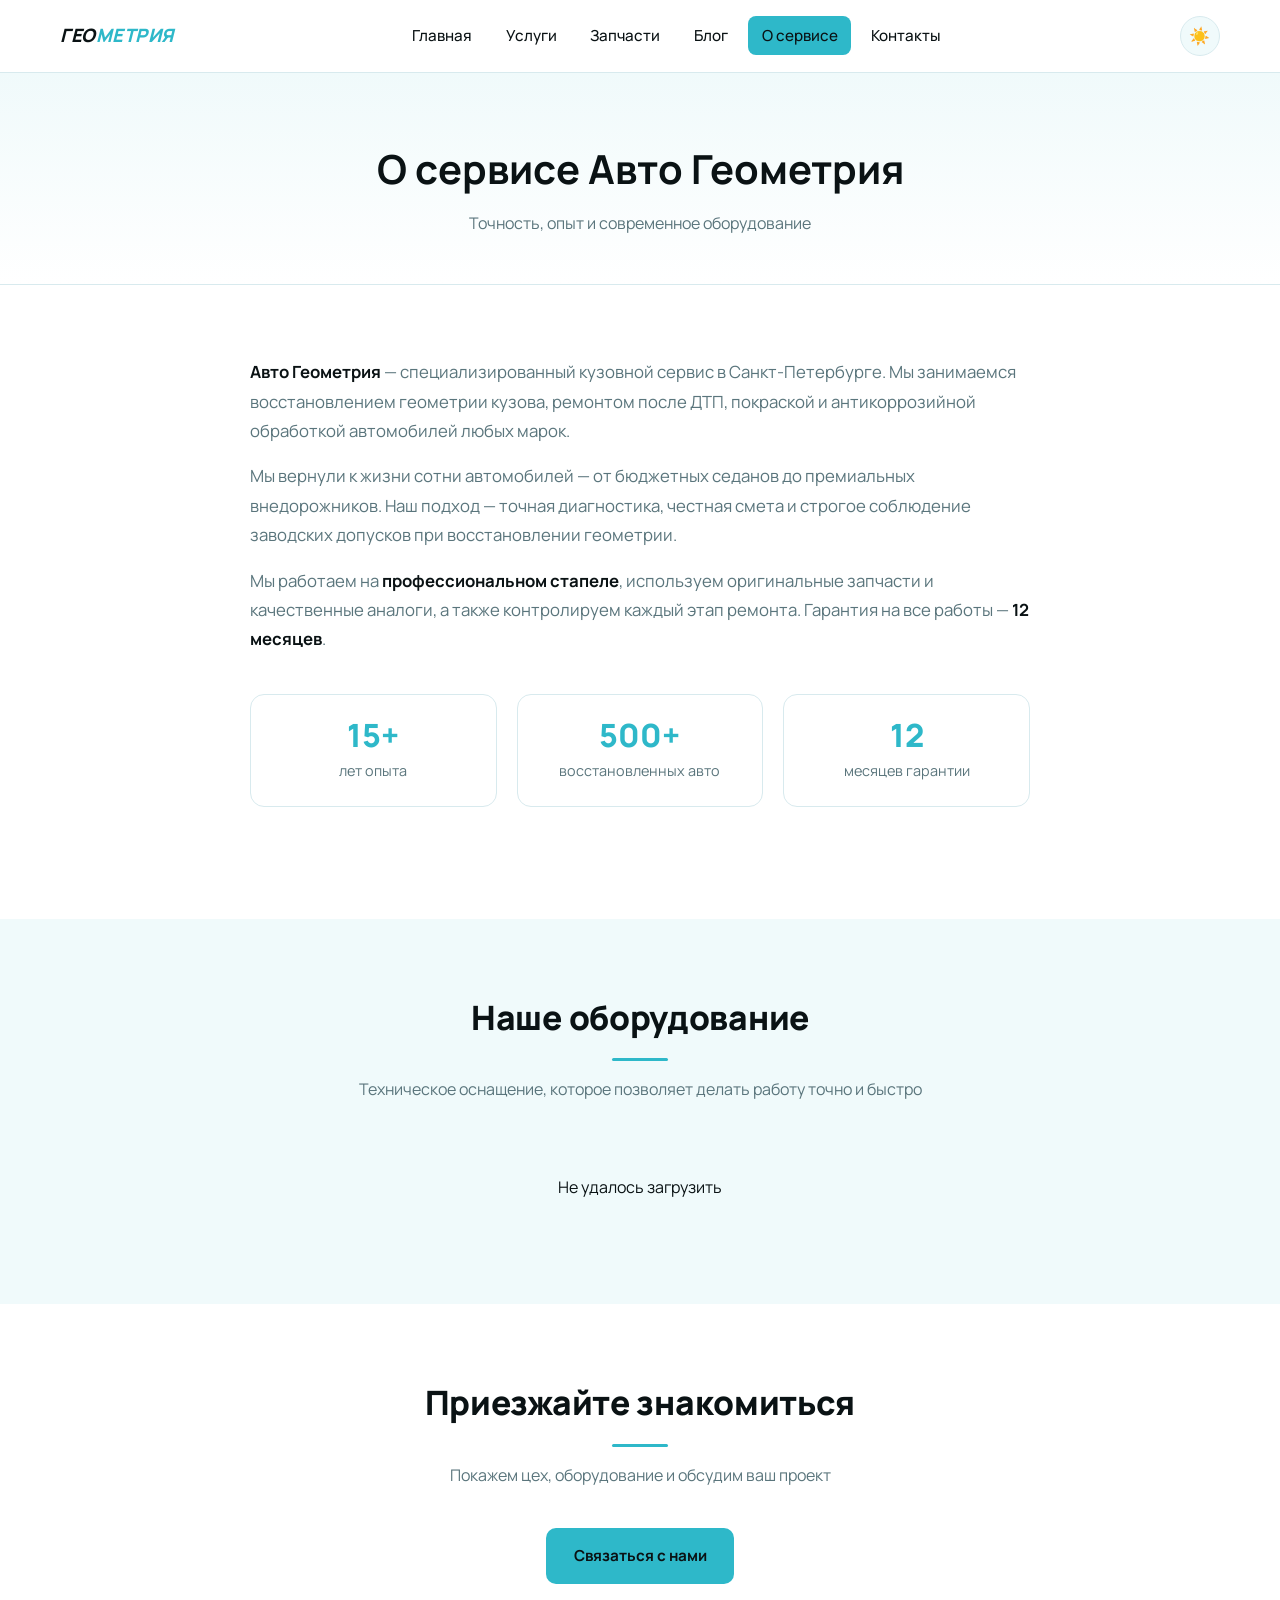
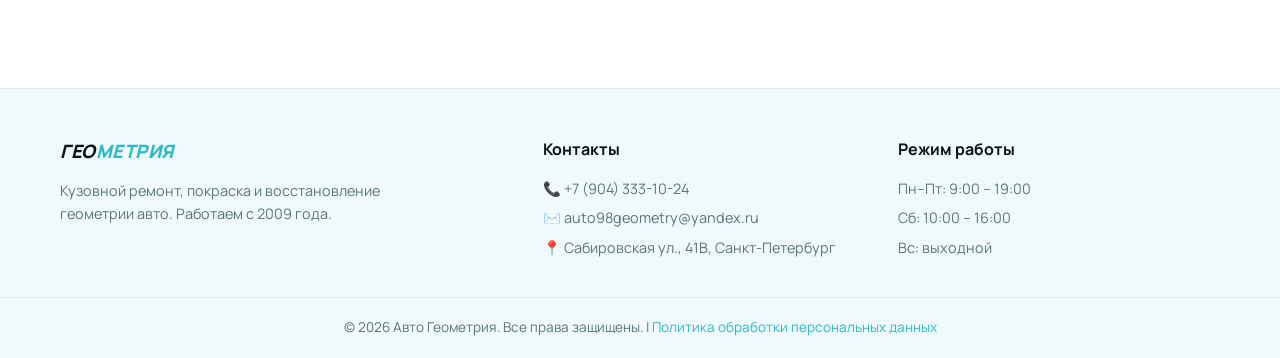
==== commit 1e375205: "Update about.html" ====
--- a/about.html
+++ b/about.html
@@ -58,10 +58,6 @@
           <div class="about-stat-num">12</div>
           <div class="about-stat-label">месяцев гарантии</div>
         </div>
-        <div class="about-stat">
-          <div class="about-stat-num">100%</div>
-          <div class="about-stat-label">соблюдение геометрии</div>
-        </div>
       </div>
     </div>
   </section>
@@ -71,49 +67,8 @@
       <h2 class="section-title">Наше оборудование</h2>
       <p class="section-sub">Техническое оснащение, которое позволяет делать работу точно и быстро</p>
 
-      <div class="equipment-grid">
-        <div class="equipment-item">
-          <div class="img-placeholder">🛠️</div>
-          <div class="equipment-caption">
-            <h4>Стапель</h4>
-            <p>Профессиональный стенд для восстановления геометрии кузова</p>
-          </div>
-        </div>
-        <div class="equipment-item">
-          <div class="img-placeholder">🎨</div>
-          <div class="equipment-caption">
-            <h4>Покрасочная камера</h4>
-            <p>Специализированная камера с контролем температуры и вентиляции</p>
-          </div>
-        </div>
-        <div class="equipment-item">
-          <div class="img-placeholder">🔧</div>
-          <div class="equipment-caption">
-            <h4>Сварочные аппараты</h4>
-            <p>Полуавтоматы и точечная сварка для кузовных работ</p>
-          </div>
-        </div>
-        <div class="equipment-item">
-          <div class="img-placeholder">📏</div>
-          <div class="equipment-caption">
-            <h4>Измерительная система</h4>
-            <p>Компьютерный контроль геометрии кузова</p>
-          </div>
-        </div>
-        <div class="equipment-item">
-          <div class="img-placeholder">🪚</div>
-          <div class="equipment-caption">
-            <h4>Инструмент для кузова</h4>
-            <p>Полный набор профессионального инструмента для правки металла</p>
-          </div>
-        </div>
-        <div class="equipment-item">
-          <div class="img-placeholder">🚿</div>
-          <div class="equipment-caption">
-            <h4>Камера для антикора</h4>
-            <p>Специализированная зона для антикоррозийной обработки</p>
-          </div>
-        </div>
+      <div class="equipment-grid" id="equipmentGrid">
+        <p style="grid-column:1/-1;text-align:center;color:var(--text-muted);padding:2rem;">Загрузка…</p>
       </div>
     </div>
   </section>
@@ -135,22 +90,63 @@
     </div>
     <div>
       <h4>Контакты</h4>
-      <p>📞 <a href="tel:+79043331024">+7 (904) 333-10-24</a></p>
-      <p>✉️ <a href="mailto:auto98geometry@yandex.ru">auto98geometry@yandex.ru</a></p>
-      <p>📍 Сабировская ул., 41В, Санкт-Петербург</p>
+      <p>📞 <a href="tel:+79043331024" data-contact="phoneLink">+7 (904) 333-10-24</a></p>
+      <p>✉️ <a href="mailto:auto98geometry@yandex.ru" data-contact="emailLink">auto98geometry@yandex.ru</a></p>
+      <p>📍 <span data-contact="address">Сабировская ул., 41В, Санкт-Петербург</span></p>
     </div>
     <div>
       <h4>Режим работы</h4>
-      <p>Пн–Пт: 9:00 – 19:00</p>
-      <p>Сб: 10:00 – 16:00</p>
-      <p>Вс: выходной</p>
+      <div data-contact="workHours">
+        <p>Пн–Пт: 9:00 – 19:00</p>
+        <p>Сб: 10:00 – 16:00</p>
+        <p>Вс: выходной</p>
+      </div>
     </div>
   </div>
   <div class="footer-bottom">
-    © 2026 Авто Геометрия. Все права защищены. | <a href="privacy.html" style="color:var(--accent);">Политика обработки персональных данных</a>
+    © 2026 Авто Геометрия. Все права защищены. | <a href="index.html#privacy" style="color:var(--accent);">Политика обработки персональных данных</a>
   </div>
 </footer>
 
 <script src="js/script.js"></script>
+<script>
+(function initEquipment() {
+  fetch('data/equipment.json?v=' + Date.now())
+    .then(r => r.json())
+    .then(data => {
+      const grid = document.getElementById('equipmentGrid');
+      const items = (data.items || []).sort((a, b) => a.id - b.id);
+      if (!items.length) {
+        grid.innerHTML = '<p style="grid-column:1/-1;text-align:center;color:var(--text-muted);padding:2rem;">Оборудование пока не добавлено.</p>';
+        return;
+      }
+      grid.innerHTML = items.map(eq => {
+        let imageBlock;
+        if (eq.image) {
+          imageBlock = `<img src="${escapeHtml(eq.image)}" alt="${escapeHtml(eq.title)}" loading="lazy" style="width:100%;aspect-ratio:4/3;object-fit:cover;display:block;">`;
+        } else {
+          imageBlock = `<div class="img-placeholder">${escapeHtml(eq.icon || '🛠️')}</div>`;
+        }
+        return `
+          <div class="equipment-item">
+            ${imageBlock}
+            <div class="equipment-caption">
+              <h4>${escapeHtml(eq.title)}</h4>
+              <p>${escapeHtml(eq.description || '')}</p>
+            </div>
+          </div>`;
+      }).join('');
+    })
+    .catch(err => {
+      document.getElementById('equipmentGrid').innerHTML = '<p style="grid-column:1/-1;text-align:center;color:var(--danger);padding:2rem;">Не удалось загрузить</p>';
+      console.error(err);
+    });
+
+  function escapeHtml(s) {
+    return String(s || '').replace(/&/g, '&amp;').replace(/</g, '&lt;')
+      .replace(/>/g, '&gt;').replace(/"/g, '&quot;').replace(/'/g, '&#39;');
+  }
+})();
+</script>
 </body>
 </html>
--- a/css/style.css
+++ b/css/style.css
@@ -96,10 +96,10 @@
 .section-sub { text-align: center; color: var(--text-muted); margin: 1rem auto 2.5rem; max-width: 620px; }
 
 /* ===== СЕТКИ ===== */
-.grid { display: grid; gap: 1.25rem; }
+.grid { display: grid; gap: 1.5rem; }
 .grid-works { grid-template-columns: repeat(3, 1fr); }
 .grid-services { grid-template-columns: repeat(3, 1fr); }
-.grid-products { grid-template-columns: repeat(4, 1fr); }
+.grid-products { grid-template-columns: repeat(3, 1fr); }
 
 /* ===== ЗАГЛУШКИ ===== */
 .img-placeholder {
@@ -113,33 +113,179 @@
 .img-placeholder.small { aspect-ratio: 16/10; font-size: 2.4rem; border-bottom: 1px solid var(--border); }
 .img-placeholder.large { aspect-ratio: 16/9; font-size: 4rem; border-radius: 12px; border-style: dashed; }
 
-/* ===== РАБОТЫ ===== */
-.work-card { display: block; background: var(--card); border: 1px solid var(--border); border-radius: 14px; overflow: hidden; transition: 0.25s; }
-.work-card:hover { transform: translateY(-5px); border-color: var(--accent); box-shadow: var(--shadow); }
+/* ===== КАРТОЧКА РАБОТЫ ===== */
+.work-card {
+  display: block; background: var(--card);
+  border: 1px solid var(--border); border-radius: 16px;
+  overflow: hidden; transition: 0.3s;
+}
+.work-card:hover { transform: translateY(-6px); border-color: var(--accent); box-shadow: var(--shadow); }
+.work-card img {
+  width: 100%; aspect-ratio: 4/3; object-fit: cover;
+  display: block; background: var(--bg-alt);
+  transition: transform 0.4s;
+}
+.work-card:hover img { transform: scale(1.06); }
 .work-card:hover .img-placeholder { background: linear-gradient(135deg, var(--accent-soft), var(--card)); }
-.work-card img { width: 100%; aspect-ratio: 4/3; object-fit: cover; display: block; background: var(--bg-alt); transition: transform 0.35s; }
-.work-card:hover img { transform: scale(1.05); }
-.work-caption { padding: 1rem 1.1rem 1.2rem; }
-.work-caption h3 { font-size: 1rem; margin-bottom: 0.25rem; }
+.work-caption { padding: 1.1rem 1.2rem 1.3rem; }
+.work-caption h3 { font-size: 1.02rem; margin-bottom: 0.35rem; line-height: 1.35; }
 .work-caption span { font-size: 0.85rem; color: var(--text-muted); }
 .work-card.hidden { display: none; }
 
-/* ===== УСЛУГИ ===== */
-.service-card { background: var(--card); border: 1px solid var(--border); border-radius: 14px; overflow: hidden; transition: 0.25s; display: flex; flex-direction: column; }
-.service-card:hover { transform: translateY(-5px); border-color: var(--accent); box-shadow: var(--shadow); }
-.service-card h3 { padding: 1rem 1.1rem 0.4rem; font-size: 1.05rem; }
-.service-card > p { padding: 0 1.1rem; color: var(--text-muted); font-size: 0.9rem; flex: 1; }
-.service-footer { display: flex; justify-content: space-between; align-items: center; padding: 1rem 1.1rem 1.2rem; gap: 0.6rem; }
+/* ===== КАРТОЧКА УСЛУГИ (с фото) ===== */
+.service-card {
+  background: var(--card);
+  border: 1px solid var(--border);
+  border-radius: 16px;
+  overflow: hidden;
+  transition: 0.3s;
+  display: flex;
+  flex-direction: column;
+}
+.service-card:hover {
+  transform: translateY(-6px);
+  border-color: var(--accent);
+  box-shadow: var(--shadow);
+}
+.service-card:hover .service-image img { transform: scale(1.06); }
+
+.service-image {
+  position: relative;
+  aspect-ratio: 16/10;
+  overflow: hidden;
+  background: var(--bg-alt);
+  border-bottom: 1px solid var(--border);
+}
+.service-image img {
+  width: 100%; height: 100%;
+  object-fit: cover;
+  display: block;
+  transition: transform 0.4s;
+}
+.service-image .icon-badge {
+  position: absolute;
+  top: 0.75rem; right: 0.75rem;
+  width: 44px; height: 44px;
+  border-radius: 12px;
+  background: color-mix(in srgb, var(--bg) 80%, transparent);
+  backdrop-filter: blur(8px);
+  display: flex; align-items: center; justify-content: center;
+  font-size: 1.4rem;
+  border: 1px solid var(--border);
+}
+.service-image .img-placeholder {
+  border: none; border-radius: 0;
+  aspect-ratio: 16/10;
+  font-size: 3rem;
+}
+
+.service-body {
+  padding: 1.25rem 1.3rem 1.4rem;
+  display: flex;
+  flex-direction: column;
+  flex: 1;
+}
+.service-body h3 {
+  font-size: 1.15rem;
+  margin-bottom: 0.85rem;
+  line-height: 1.3;
+}
+.service-items {
+  list-style: none;
+  padding: 0;
+  margin: 0 0 1.25rem;
+  flex: 1;
+}
+.service-items li {
+  padding: 0.4rem 0 0.4rem 1.5rem;
+  font-size: 0.9rem;
+  color: var(--text-muted);
+  position: relative;
+  line-height: 1.5;
+}
+.service-items li::before {
+  content: "✓";
+  position: absolute;
+  left: 0;
+  color: var(--accent);
+  font-weight: 800;
+  font-size: 0.95rem;
+}
+
+/* ===== КАРТОЧКА ТОВАРА (с фото) ===== */
+.product-card {
+  background: var(--card);
+  border: 1px solid var(--border);
+  border-radius: 16px;
+  overflow: hidden;
+  transition: 0.3s;
+  display: flex;
+  flex-direction: column;
+}
+.product-card:hover {
+  transform: translateY(-6px);
+  border-color: var(--accent);
+  box-shadow: var(--shadow);
+}
+.product-card:hover .product-image img { transform: scale(1.06); }
+
+.product-image {
+  position: relative;
+  aspect-ratio: 4/3;
+  overflow: hidden;
+  background: var(--bg-alt);
+  border-bottom: 1px solid var(--border);
+}
+.product-image img {
+  width: 100%; height: 100%;
+  object-fit: cover;
+  display: block;
+  transition: transform 0.4s;
+}
+.product-image .icon-badge {
+  position: absolute;
+  top: 0.75rem; right: 0.75rem;
+  width: 44px; height: 44px;
+  border-radius: 12px;
+  background: color-mix(in srgb, var(--bg) 80%, transparent);
+  backdrop-filter: blur(8px);
+  display: flex; align-items: center; justify-content: center;
+  font-size: 1.4rem;
+  border: 1px solid var(--border);
+}
+.product-image .img-placeholder {
+  border: none; border-radius: 0;
+  aspect-ratio: 4/3;
+  font-size: 3rem;
+}
+
+.product-body {
+  padding: 1.15rem 1.2rem 1.3rem;
+  display: flex;
+  flex-direction: column;
+  flex: 1;
+}
+.product-body h3 {
+  font-size: 1.05rem;
+  margin-bottom: 0.5rem;
+  line-height: 1.3;
+}
+.product-desc {
+  color: var(--text-muted);
+  font-size: 0.88rem;
+  flex: 1;
+  margin-bottom: 1rem;
+  line-height: 1.55;
+}
+.product-footer {
+  display: flex;
+  justify-content: flex-end;
+}
+.product-card.hidden { display: none; }
+
+/* ===== СТАРЫЕ КАРТОЧКИ УСЛУГ (для главной, до перехода на новую вёрстку) ===== */
+.service-footer-old { display: flex; justify-content: space-between; align-items: center; padding: 1rem 1.1rem 1.2rem; gap: 0.6rem; }
 .price { font-weight: 700; color: var(--accent); font-size: 1.05rem; white-space: nowrap; }
-
-/* ===== ТОВАРЫ ===== */
-.product-card { background: var(--card); border: 1px solid var(--border); border-radius: 14px; overflow: hidden; transition: 0.25s; display: flex; flex-direction: column; }
-.product-card:hover { transform: translateY(-5px); border-color: var(--accent); box-shadow: var(--shadow); }
-.product-body { padding: 1rem 1.1rem 1.2rem; flex: 1; display: flex; flex-direction: column; }
-.product-body h3 { font-size: 0.98rem; margin-bottom: 0.3rem; }
-.product-desc { color: var(--text-muted); font-size: 0.85rem; flex: 1; margin-bottom: 0.9rem; }
-.product-footer { display: flex; justify-content: space-between; align-items: center; gap: 0.5rem; }
-.product-card.hidden { display: none; }
 
 /* ===== ФИЛЬТРЫ ===== */
 .filter-tabs { display: flex; flex-wrap: wrap; justify-content: center; gap: 0.5rem; margin-bottom: 2rem; }
@@ -190,7 +336,6 @@
 .contact-form textarea { resize: vertical; min-height: 100px; }
 .form-note { font-size: 0.78rem; color: var(--text-muted); text-align: center; }
 
-/* ===== ЧЕК-БОКС СОГЛАСИЯ ===== */
 .form-consent { margin-top: 0.5rem; }
 .checkbox-label {
   display: flex; align-items: flex-start; gap: 0.6rem;
@@ -304,8 +449,7 @@
 
 /* ===== АДАПТИВ ===== */
 @media (max-width: 1024px) {
-  .grid-works, .grid-services { grid-template-columns: repeat(2, 1fr); }
-  .grid-products { grid-template-columns: repeat(2, 1fr); }
+  .grid-works, .grid-services, .grid-products { grid-template-columns: repeat(2, 1fr); }
   .equipment-grid { grid-template-columns: repeat(2, 1fr); }
 }
 @media (max-width: 768px) {
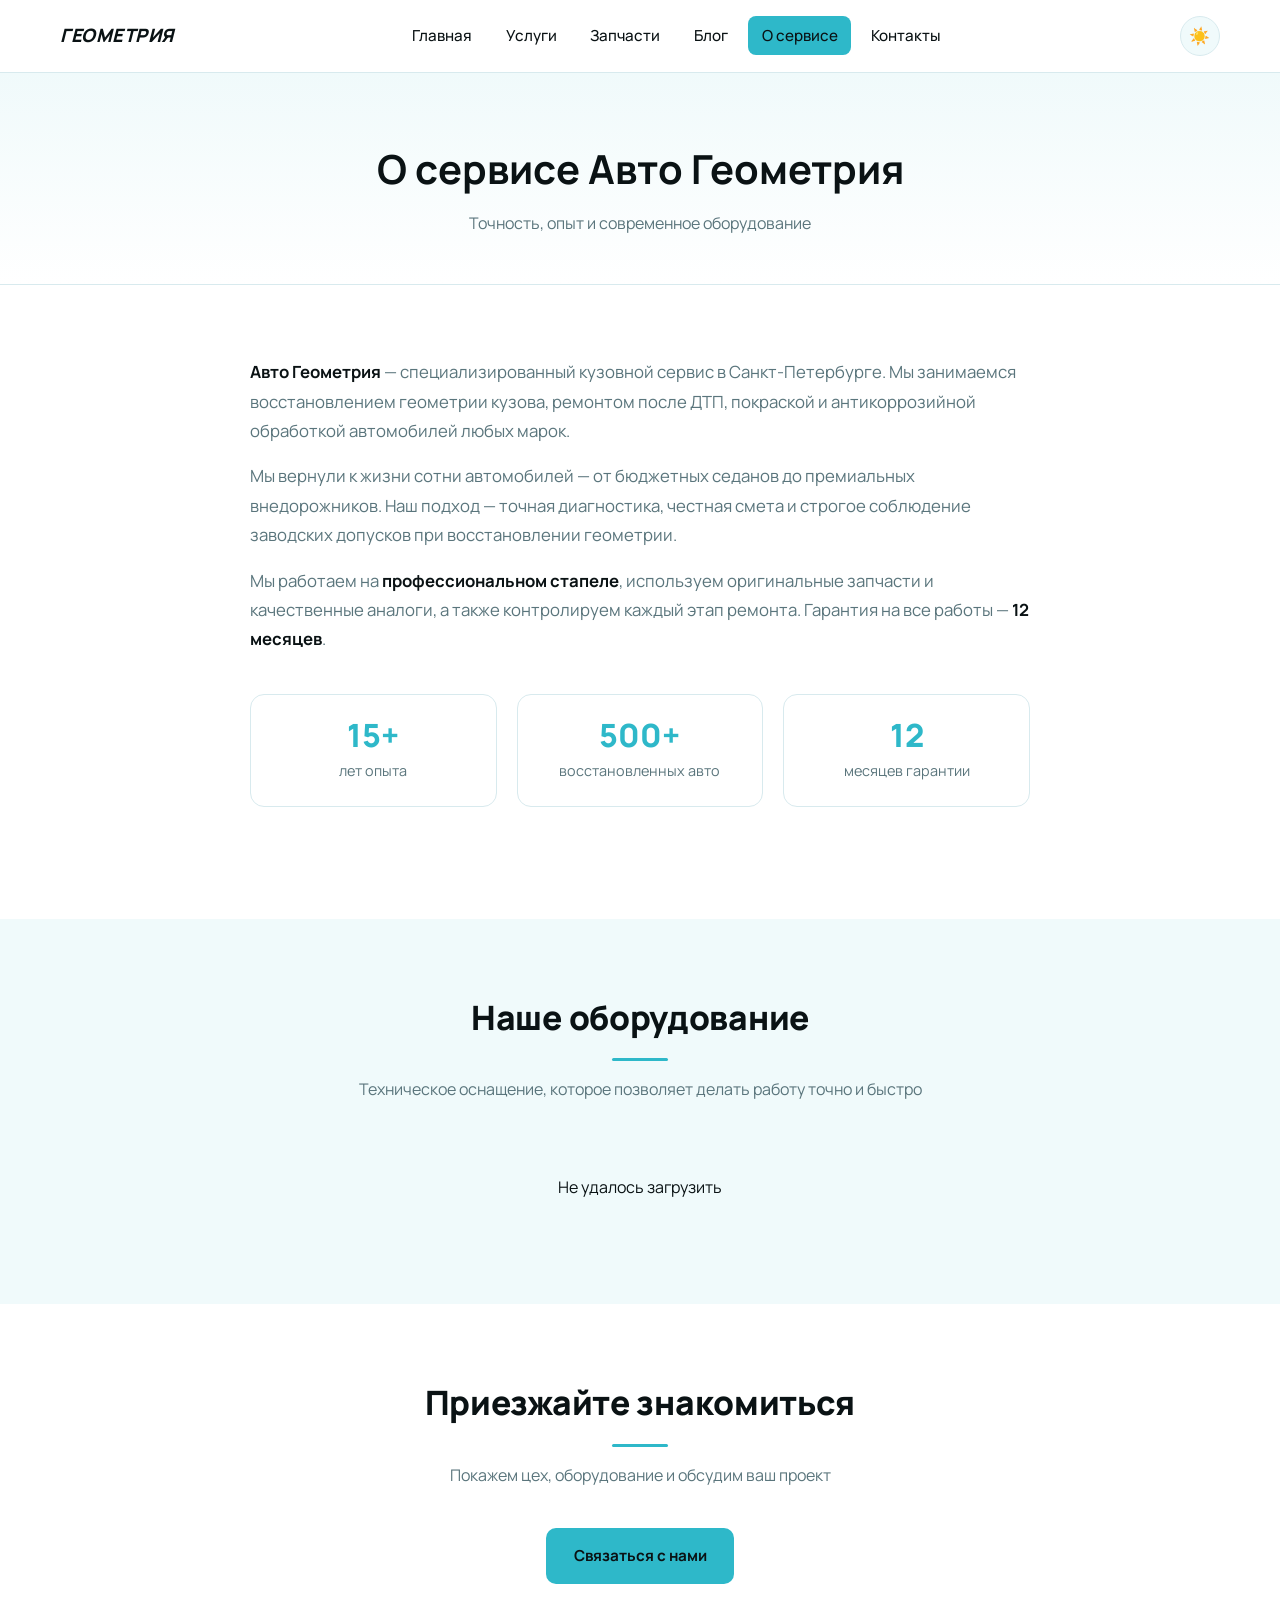
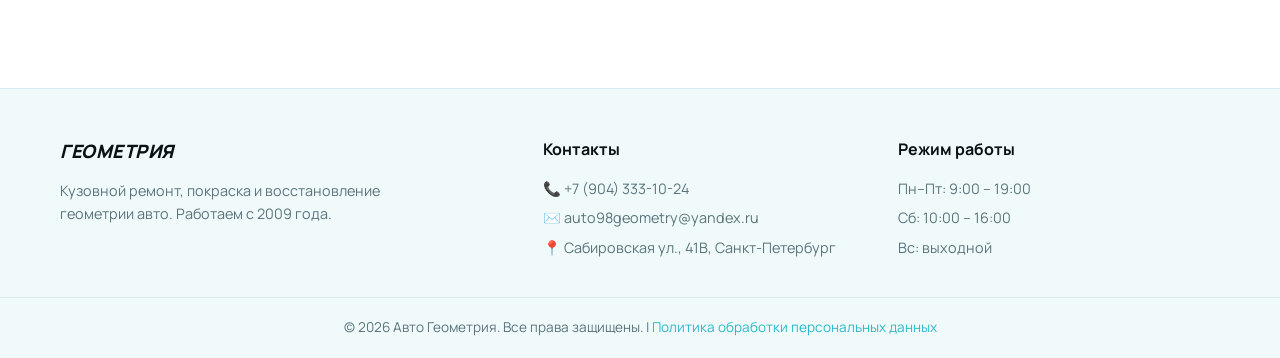
==== commit d05896e6: "Update about.html" ====
--- a/about.html
+++ b/about.html
@@ -13,7 +13,7 @@
 
 <header class="header">
   <nav class="nav container">
-    <a href="index.html" class="logo">ГЕО<span>МЕТРИЯ</span></a>
+    <a href="index.html" class="logo">ГЕОМЕТРИЯ</a>
     <ul class="nav-menu" id="navMenu">
       <li><a href="index.html" class="nav-link">Главная</a></li>
       <li><a href="services.html" class="nav-link">Услуги</a></li>
@@ -85,7 +85,7 @@
 <footer class="footer">
   <div class="container footer-grid">
     <div>
-      <div class="logo">ГЕО<span>МЕТРИЯ</span></div>
+      <div class="logo">ГЕОМЕТРИЯ</div>
       <p class="footer-text">Кузовной ремонт, покраска и восстановление геометрии авто. Работаем с 2009 года.</p>
     </div>
     <div>
--- a/css/style.css
+++ b/css/style.css
@@ -36,8 +36,17 @@
   border-bottom: 1px solid var(--border);
 }
 .nav { display: flex; align-items: center; justify-content: space-between; padding: 1rem 1.25rem; gap: 1rem; }
-.logo { font-size: 1.15rem; font-weight: 800; letter-spacing: 0.5px; white-space: nowrap; font-style: italic; text-transform: uppercase; }
-.logo span { color: var(--accent); }
+.logo {
+  font-size: 1.15rem;
+  font-weight: 800;
+  letter-spacing: 0.5px;
+  white-space: nowrap;
+  font-style: italic;
+  text-transform: uppercase;
+  color: var(--text);
+  transition: 0.2s;
+}
+.logo:hover { color: var(--accent); }
 .nav-menu { display: flex; gap: 0.4rem; list-style: none; padding: 0; }
 .nav-link { padding: 0.55rem 0.85rem; border-radius: 8px; font-weight: 500; font-size: 0.95rem; transition: 0.2s; white-space: nowrap; }
 .nav-link:hover { background: var(--bg-alt); }
@@ -283,7 +292,7 @@
 }
 .product-card.hidden { display: none; }
 
-/* ===== СТАРЫЕ КАРТОЧКИ УСЛУГ (для главной, до перехода на новую вёрстку) ===== */
+/* ===== СТАРЫЕ КАРТОЧКИ УСЛУГ ===== */
 .service-footer-old { display: flex; justify-content: space-between; align-items: center; padding: 1rem 1.1rem 1.2rem; gap: 0.6rem; }
 .price { font-weight: 700; color: var(--accent); font-size: 1.05rem; white-space: nowrap; }
 
